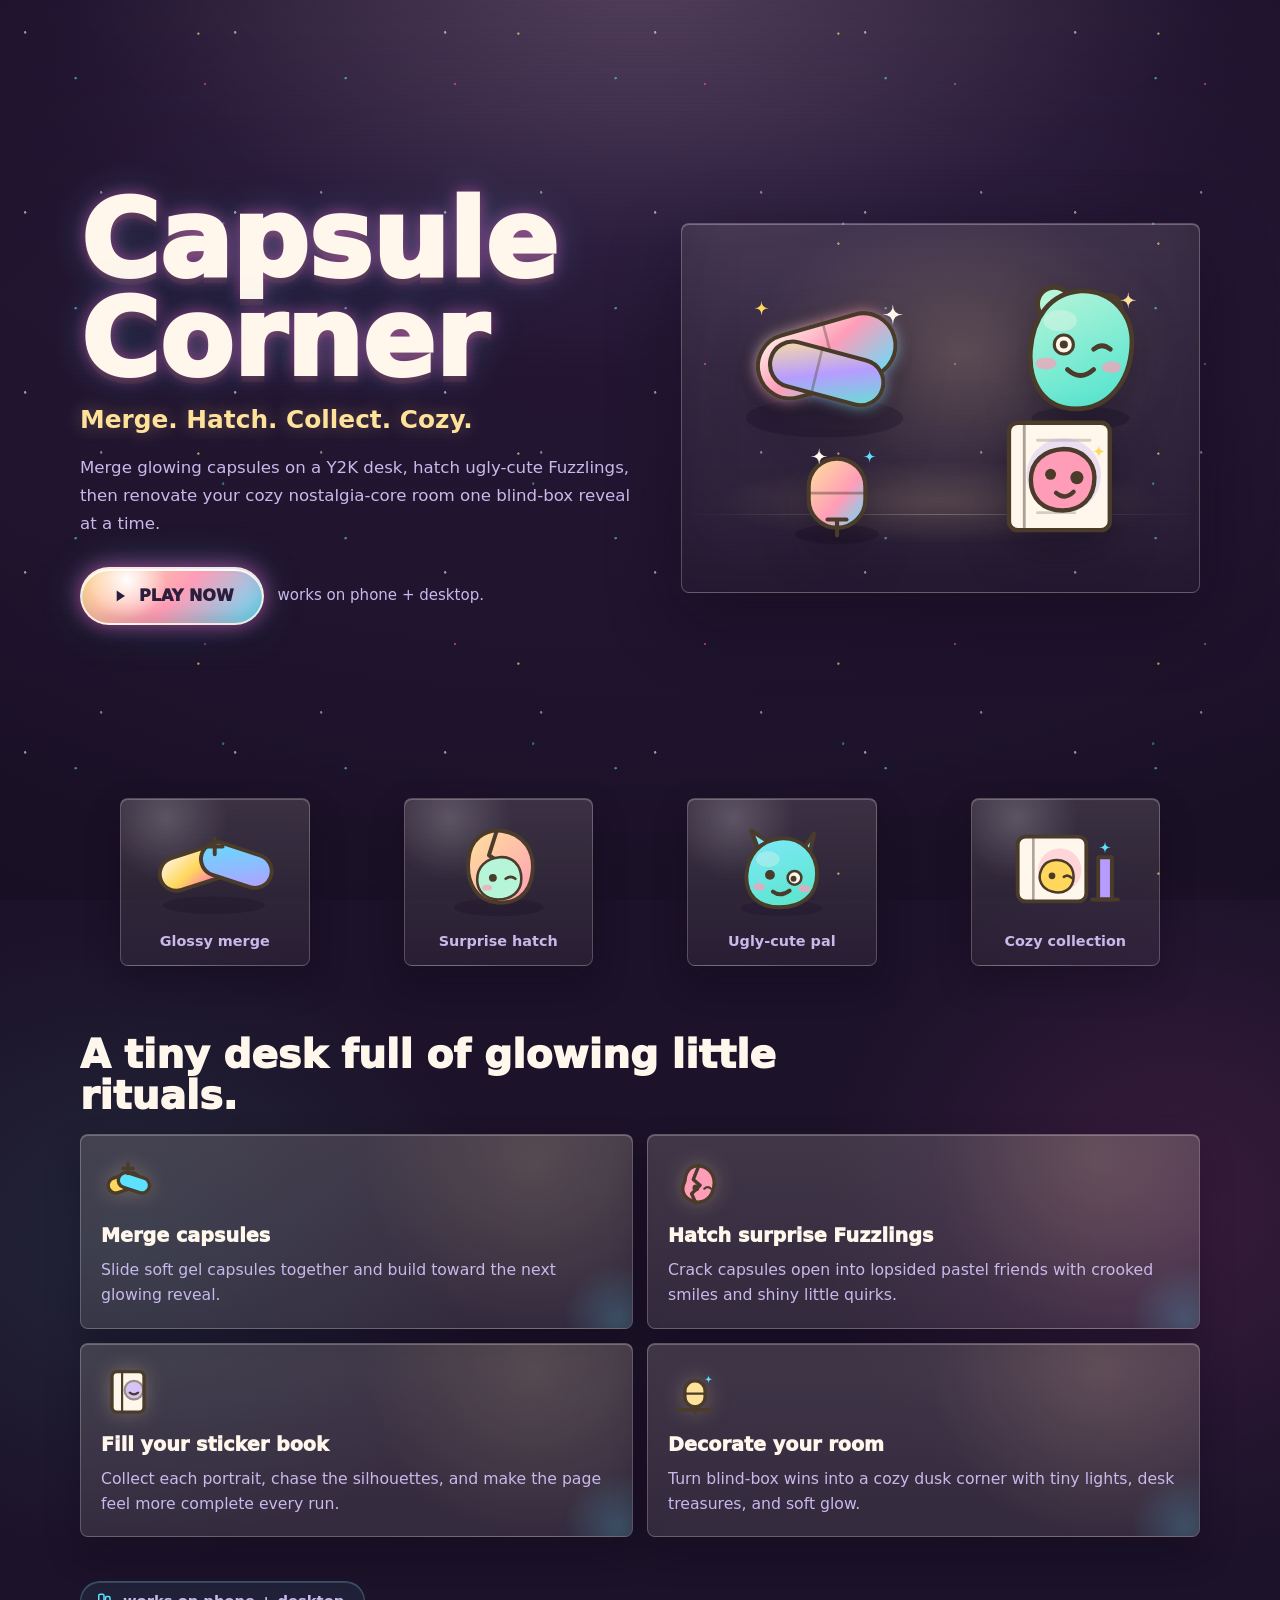
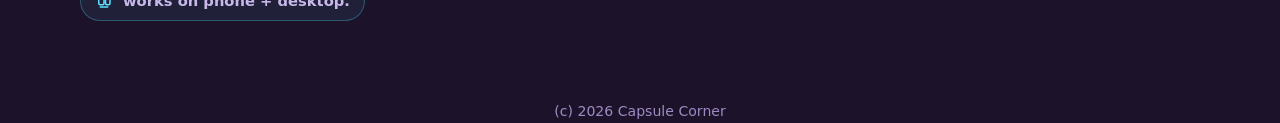
==== index.html @ 4f1b051a "Capsule Corner web: landing + playable game" ====
<!doctype html>
<html lang="en">
<head>
  <meta charset="utf-8">
  <meta name="viewport" content="width=device-width, initial-scale=1">
  <title>Capsule Corner</title>
  <meta name="description" content="Merge glowing capsules, hatch ugly-cute Fuzzlings, fill your sticker book, and decorate a cozy Y2K room.">
  <style>
    *,
    *::before,
    *::after {
      box-sizing: border-box;
    }

    :root {
      --bg-0: #1c1229;
      --bg-1: #241633;
      --bg-2: #3d2c54;
      --ink: #f4ecff;
      --ink-dim: #c8b9ea;
      --ink-soft: #9f8bc4;
      --line: rgba(255, 246, 236, 0.22);
      --panel: rgba(255, 246, 236, 0.105);
      --panel-strong: rgba(255, 246, 236, 0.16);
      --pink: #ff5cc8;
      --pink-soft: #ff9db8;
      --aqua: #5ce1ff;
      --mint: #5fe6d0;
      --gold: #ffd75c;
      --crt: #ffe29a;
      --lilac: #b79cff;
      --outline: #4a3b2a;
      --cream: #fff6ec;
      --shadow: rgba(12, 8, 22, 0.55);
      --font: system-ui, -apple-system, BlinkMacSystemFont, "Segoe UI", Roboto, sans-serif;
    }

    html {
      min-height: 100%;
      background: var(--bg-0);
    }

    body {
      min-height: 100vh;
      margin: 0;
      font-family: var(--font);
      color: var(--ink);
      background:
        radial-gradient(58rem 33rem at 50% -5%, rgba(255, 226, 154, 0.14), transparent 64%),
        radial-gradient(34rem 30rem at 10% 72%, rgba(95, 230, 208, 0.09), transparent 68%),
        radial-gradient(32rem 31rem at 92% 70%, rgba(255, 92, 200, 0.12), transparent 70%),
        radial-gradient(90rem 54rem at 50% 0%, var(--bg-2), var(--bg-1) 43%, var(--bg-0) 100%);
      overflow-x: hidden;
      -webkit-font-smoothing: antialiased;
      text-rendering: optimizeLegibility;
    }

    body::before,
    body::after {
      content: "";
      position: fixed;
      inset: 0;
      pointer-events: none;
    }

    body::before {
      z-index: 0;
      opacity: 0.78;
      background-image:
        radial-gradient(circle at 12% 18%, rgba(255, 246, 236, 0.75) 0 1px, transparent 1.5px),
        radial-gradient(circle at 28% 34%, rgba(92, 225, 255, 0.72) 0 1px, transparent 1.5px),
        radial-gradient(circle at 62% 16%, rgba(255, 215, 92, 0.78) 0 1px, transparent 1.5px),
        radial-gradient(circle at 82% 30%, rgba(255, 92, 200, 0.68) 0 1px, transparent 1.5px),
        radial-gradient(circle at 46% 74%, rgba(255, 246, 236, 0.58) 0 1px, transparent 1.5px),
        radial-gradient(circle at 72% 86%, rgba(92, 225, 255, 0.54) 0 1px, transparent 1.5px);
      background-size: 210px 180px, 270px 230px, 320px 210px, 250px 280px, 220px 260px, 310px 260px;
      animation: star-drift 26s linear infinite;
    }

    body::after {
      z-index: 1;
      opacity: 0.42;
      background:
        repeating-linear-gradient(0deg, rgba(0, 0, 0, 0.07) 0, rgba(0, 0, 0, 0.07) 1px, transparent 1px, transparent 4px),
        radial-gradient(85rem 44rem at 50% 48%, transparent 45%, rgba(9, 6, 18, 0.55) 100%);
      mix-blend-mode: soft-light;
    }

    a {
      color: inherit;
    }

    img,
    svg {
      display: block;
      max-width: 100%;
    }

    .page {
      position: relative;
      z-index: 2;
      width: min(1120px, calc(100% - 32px));
      margin: 0 auto;
      padding: 24px 0 28px;
    }

    .hero {
      display: grid;
      grid-template-columns: minmax(0, 1fr);
      gap: 28px;
      align-items: center;
      min-height: 88vh;
      padding: 28px 0 18px;
    }

    .hero-copy {
      max-width: 680px;
    }

    .brand {
      margin: 0 0 16px;
      font-size: 4rem;
      line-height: 0.92;
      font-weight: 950;
      letter-spacing: 0;
      color: var(--cream);
      text-shadow:
        0 0 16px rgba(255, 92, 200, 0.46),
        0 0 38px rgba(92, 225, 255, 0.24),
        0 6px 0 rgba(74, 59, 42, 0.32);
    }

    .tagline {
      margin: 0;
      font-size: 1.32rem;
      line-height: 1.25;
      font-weight: 850;
      color: var(--crt);
      text-shadow: 0 0 18px rgba(255, 226, 154, 0.33);
    }

    .pitch {
      max-width: 590px;
      margin: 18px 0 0;
      color: var(--ink-dim);
      font-size: 1.04rem;
      line-height: 1.7;
    }

    .cta-row {
      display: flex;
      flex-wrap: wrap;
      align-items: center;
      gap: 14px;
      margin-top: 28px;
    }

    .play-button {
      display: inline-flex;
      align-items: center;
      justify-content: center;
      min-height: 58px;
      padding: 0 28px;
      border: 2px solid rgba(255, 246, 236, 0.78);
      border-radius: 999px;
      color: #2b1e3d;
      background:
        radial-gradient(circle at 25% 20%, rgba(255, 255, 255, 0.98), rgba(255, 255, 255, 0) 28%),
        linear-gradient(135deg, var(--crt), var(--pink-soft) 52%, var(--aqua));
      box-shadow:
        inset 0 2px 0 rgba(255, 255, 255, 0.95),
        inset 0 -8px 14px rgba(74, 59, 42, 0.16),
        0 0 20px rgba(255, 92, 200, 0.58),
        0 0 42px rgba(92, 225, 255, 0.26),
        0 14px 26px var(--shadow);
      font-size: 1rem;
      font-weight: 950;
      text-decoration: none;
      letter-spacing: 0;
      transition: transform 160ms ease, box-shadow 160ms ease, filter 160ms ease;
      animation: button-pulse 3.6s ease-in-out infinite;
    }

    .play-button svg {
      width: 20px;
      height: 20px;
      margin-right: 9px;
      color: #2b1e3d;
      filter: drop-shadow(0 1px 0 rgba(255, 255, 255, 0.5));
    }

    .play-button:hover,
    .play-button:focus-visible {
      transform: translateY(-2px) scale(1.015);
      filter: saturate(1.08);
      box-shadow:
        inset 0 2px 0 rgba(255, 255, 255, 0.98),
        inset 0 -8px 14px rgba(74, 59, 42, 0.14),
        0 0 24px rgba(255, 92, 200, 0.78),
        0 0 52px rgba(92, 225, 255, 0.35),
        0 18px 30px var(--shadow);
    }

    .play-button:focus-visible {
      outline: 3px solid var(--cream);
      outline-offset: 5px;
    }

    .device-note {
      color: var(--ink-dim);
      font-size: 0.94rem;
      line-height: 1.35;
    }

    .hero-stage {
      position: relative;
      min-height: 370px;
      border: 1px solid var(--line);
      border-radius: 8px;
      background:
        radial-gradient(19rem 13rem at 54% 35%, rgba(255, 226, 154, 0.18), transparent 70%),
        linear-gradient(180deg, rgba(255, 246, 236, 0.12), rgba(255, 246, 236, 0.045));
      box-shadow:
        inset 0 1px 0 rgba(255, 255, 255, 0.28),
        inset 0 -34px 60px rgba(12, 8, 22, 0.18),
        0 24px 70px rgba(12, 8, 22, 0.4);
      overflow: hidden;
    }

    .hero-stage::before {
      content: "";
      position: absolute;
      left: 7%;
      right: 7%;
      bottom: 13%;
      height: 23%;
      border-radius: 50%;
      background: radial-gradient(ellipse, rgba(255, 226, 154, 0.18), transparent 72%);
      filter: blur(2px);
    }

    .desk-line {
      position: absolute;
      left: 0;
      right: 0;
      bottom: 21%;
      height: 1px;
      background: linear-gradient(90deg, transparent, rgba(255, 246, 236, 0.24), transparent);
    }

    .hero-toy {
      position: absolute;
      filter: drop-shadow(0 18px 22px rgba(12, 8, 22, 0.38));
      animation: floaty 5.4s ease-in-out infinite;
    }

    .hero-toy svg {
      overflow: visible;
    }

    .toy-a {
      width: 44%;
      left: 6%;
      top: 12%;
      animation-delay: -0.8s;
    }

    .toy-b {
      width: 30%;
      right: 8%;
      top: 10%;
      animation-delay: -1.8s;
    }

    .toy-c {
      width: 28%;
      right: 13%;
      bottom: 12%;
      animation-delay: -2.7s;
    }

    .toy-d {
      width: 24%;
      left: 18%;
      bottom: 11%;
      animation-delay: -3.4s;
    }

    .toy-row {
      display: grid;
      grid-template-columns: repeat(2, minmax(0, 1fr));
      gap: 14px;
      margin: 20px 0 36px;
    }

    .toy-card {
      min-height: 150px;
      padding: 16px;
      border: 1px solid var(--line);
      border-radius: 8px;
      background:
        radial-gradient(circle at 24% 12%, rgba(255, 255, 255, 0.18), transparent 30%),
        linear-gradient(180deg, rgba(255, 246, 236, 0.14), rgba(255, 246, 236, 0.055));
      box-shadow:
        inset 0 1px 0 rgba(255, 255, 255, 0.22),
        0 16px 34px rgba(12, 8, 22, 0.28);
    }

    .toy-card svg {
      width: 100%;
      height: 108px;
      object-fit: contain;
      overflow: visible;
      animation: floaty-small 6s ease-in-out infinite;
    }

    .toy-card:nth-child(2) svg {
      animation-delay: -1.3s;
    }

    .toy-card:nth-child(3) svg {
      animation-delay: -2.1s;
    }

    .toy-card:nth-child(4) svg {
      animation-delay: -3s;
    }

    .toy-card figcaption {
      margin-top: 10px;
      color: var(--ink-dim);
      font-size: 0.9rem;
      font-weight: 800;
      text-align: center;
    }

    .features {
      padding: 16px 0 32px;
    }

    .section-title {
      max-width: 700px;
      margin: 0 0 18px;
      color: var(--cream);
      font-size: 2rem;
      line-height: 1.05;
      font-weight: 950;
      letter-spacing: 0;
    }

    .feature-grid {
      display: grid;
      grid-template-columns: 1fr;
      gap: 14px;
    }

    .feature-card {
      position: relative;
      min-height: 178px;
      padding: 20px;
      border: 1px solid var(--line);
      border-radius: 8px;
      background:
        radial-gradient(circle at 82% 14%, rgba(255, 226, 154, 0.12), transparent 35%),
        linear-gradient(180deg, var(--panel-strong), var(--panel));
      box-shadow:
        inset 0 1px 0 rgba(255, 255, 255, 0.24),
        0 16px 34px rgba(12, 8, 22, 0.28);
      overflow: hidden;
    }

    .feature-card::after {
      content: "";
      position: absolute;
      width: 116px;
      height: 116px;
      right: -44px;
      bottom: -48px;
      border-radius: 999px;
      background: radial-gradient(circle, rgba(92, 225, 255, 0.2), transparent 66%);
    }

    .feature-icon {
      width: 54px;
      height: 54px;
      margin-bottom: 16px;
      color: var(--crt);
      filter: drop-shadow(0 0 10px rgba(255, 226, 154, 0.26));
    }

    .feature-card h3 {
      margin: 0;
      color: var(--cream);
      font-size: 1.2rem;
      line-height: 1.15;
      font-weight: 920;
      letter-spacing: 0;
    }

    .feature-card p {
      margin: 10px 0 0;
      color: var(--ink-dim);
      font-size: 0.98rem;
      line-height: 1.6;
    }

    .availability {
      display: inline-flex;
      align-items: center;
      gap: 10px;
      margin: 12px 0 34px;
      padding: 10px 14px;
      border: 1px solid rgba(92, 225, 255, 0.28);
      border-radius: 999px;
      color: var(--ink-dim);
      background: rgba(92, 225, 255, 0.07);
      box-shadow: inset 0 1px 0 rgba(255, 255, 255, 0.16);
      font-size: 0.92rem;
      font-weight: 750;
    }

    .availability svg {
      width: 18px;
      height: 18px;
      color: var(--aqua);
    }

    .footer {
      padding: 20px 0 4px;
      color: var(--ink-soft);
      font-size: 0.88rem;
      text-align: center;
    }

    .outline {
      stroke: var(--outline);
      stroke-width: 4;
      stroke-linecap: round;
      stroke-linejoin: round;
    }

    .thin-outline {
      stroke: var(--outline);
      stroke-width: 2.6;
      stroke-linecap: round;
      stroke-linejoin: round;
    }

    @keyframes floaty {
      0%,
      100% {
        transform: translateY(0) rotate(-1deg);
      }
      50% {
        transform: translateY(-12px) rotate(1.5deg);
      }
    }

    @keyframes floaty-small {
      0%,
      100% {
        transform: translateY(0);
      }
      50% {
        transform: translateY(-7px);
      }
    }

    @keyframes button-pulse {
      0%,
      100% {
        box-shadow:
          inset 0 2px 0 rgba(255, 255, 255, 0.95),
          inset 0 -8px 14px rgba(74, 59, 42, 0.16),
          0 0 18px rgba(255, 92, 200, 0.48),
          0 0 38px rgba(92, 225, 255, 0.22),
          0 14px 26px var(--shadow);
      }
      50% {
        box-shadow:
          inset 0 2px 0 rgba(255, 255, 255, 0.98),
          inset 0 -8px 14px rgba(74, 59, 42, 0.14),
          0 0 28px rgba(255, 92, 200, 0.75),
          0 0 58px rgba(92, 225, 255, 0.34),
          0 14px 26px var(--shadow);
      }
    }

    @keyframes star-drift {
      from {
        background-position: 0 0, 0 0, 0 0, 0 0, 0 0, 0 0;
      }
      to {
        background-position: 210px 180px, -270px 230px, 320px -210px, -250px -280px, 220px 260px, -310px 260px;
      }
    }

    @media (min-width: 680px) {
      .page {
        width: min(1120px, calc(100% - 48px));
        padding-top: 34px;
      }

      .hero {
        min-height: 82vh;
        grid-template-columns: minmax(0, 0.94fr) minmax(330px, 0.86fr);
        gap: 34px;
      }

      .brand {
        font-size: 5.8rem;
      }

      .tagline {
        font-size: 1.55rem;
      }

      .toy-row {
        grid-template-columns: repeat(4, minmax(0, 1fr));
        margin-top: 10px;
      }

      .feature-grid {
        grid-template-columns: repeat(2, minmax(0, 1fr));
      }
    }

    @media (min-width: 980px) {
      .brand {
        font-size: 6.7rem;
      }

      .section-title {
        font-size: 2.45rem;
      }
    }

    @media (max-width: 520px) {
      .page {
        width: min(100% - 24px, 420px);
        padding-top: 16px;
      }

      .hero {
        min-height: auto;
        padding-top: 26px;
      }

      .brand {
        font-size: 3.38rem;
      }

      .tagline {
        font-size: 1.18rem;
      }

      .pitch {
        font-size: 0.98rem;
      }

      .play-button {
        width: 100%;
      }

      .device-note {
        width: 100%;
        text-align: center;
      }

      .hero-stage {
        min-height: 330px;
      }

      .toy-card {
        min-height: 132px;
        padding: 12px;
      }

      .toy-card svg {
        height: 92px;
      }
    }

    @media (prefers-reduced-motion: reduce) {
      *,
      *::before,
      *::after {
        animation-duration: 0.001ms !important;
        animation-iteration-count: 1 !important;
        scroll-behavior: auto !important;
        transition-duration: 0.001ms !important;
      }
    }
  </style>
</head>
<body>
  <main class="page">
    <section class="hero" aria-labelledby="game-title">
      <div class="hero-copy">
        <h1 class="brand" id="game-title">Capsule Corner</h1>
        <p class="tagline">Merge. Hatch. Collect. Cozy.</p>
        <p class="pitch">
          Merge glowing capsules on a Y2K desk, hatch ugly-cute Fuzzlings, then renovate your cozy nostalgia-core room one blind-box reveal at a time.
        </p>
        <div class="cta-row">
          <a class="play-button" href="./play/">
            <svg viewBox="0 0 24 24" aria-hidden="true">
              <path d="M8 5.5v13l10-6.5z" fill="currentColor"></path>
            </svg>
            PLAY NOW
          </a>
          <span class="device-note">works on phone + desktop.</span>
        </div>
      </div>

      <div class="hero-stage" aria-hidden="true">
        <span class="desk-line"></span>
        <div class="hero-toy toy-a">
          <svg viewBox="0 0 220 190" role="img" aria-label="Glowing merge capsule">
            <defs>
              <linearGradient id="heroCapsuleA" x1="0" y1="0" x2="1" y2="1">
                <stop offset="0" stop-color="#fff6ec"></stop>
                <stop offset="0.45" stop-color="#ff9db8"></stop>
                <stop offset="1" stop-color="#5ce1ff"></stop>
              </linearGradient>
              <linearGradient id="heroCapsuleB" x1="0" y1="0" x2="1" y2="1">
                <stop offset="0" stop-color="#ffe29a"></stop>
                <stop offset="0.5" stop-color="#b79cff"></stop>
                <stop offset="1" stop-color="#5fe6d0"></stop>
              </linearGradient>
              <filter id="heroGlow" x="-30%" y="-30%" width="160%" height="160%">
                <feGaussianBlur stdDeviation="7" result="blur"></feGaussianBlur>
                <feMerge>
                  <feMergeNode in="blur"></feMergeNode>
                  <feMergeNode in="SourceGraphic"></feMergeNode>
                </feMerge>
              </filter>
            </defs>
            <ellipse cx="108" cy="145" rx="76" ry="19" fill="#120b20" opacity="0.25"></ellipse>
            <g filter="url(#heroGlow)">
              <rect x="42" y="54" width="136" height="62" rx="31" fill="url(#heroCapsuleA)" class="outline" transform="rotate(-16 110 85)"></rect>
              <path d="M104 45 l20 76" class="thin-outline" opacity="0.36"></path>
              <rect x="54" y="80" width="112" height="44" rx="22" fill="url(#heroCapsuleB)" class="outline" transform="rotate(15 110 102)"></rect>
              <path d="M106 77 l-13 53" class="thin-outline" opacity="0.35"></path>
            </g>
            <path d="M174 35 q0 10 10 10 q-10 0 -10 10 q0 -10 -10 -10 q10 0 10 -10z" fill="#fff6ec"></path>
            <path d="M47 32 q0 7 7 7 q-7 0 -7 7 q0 -7 -7 -7 q7 0 7 -7z" fill="#ffd75c"></path>
          </svg>
        </div>

        <div class="hero-toy toy-b">
          <svg viewBox="0 0 130 150" role="img" aria-label="Ugly-cute Fuzzling">
            <defs>
              <linearGradient id="heroFuzzBody" x1="0" y1="0" x2="0.4" y2="1">
                <stop offset="0" stop-color="#b7f5d8"></stop>
                <stop offset="1" stop-color="#5fe6d0"></stop>
              </linearGradient>
            </defs>
            <ellipse cx="65" cy="132" rx="41" ry="10" fill="#120b20" opacity="0.27"></ellipse>
            <circle cx="43" cy="36" r="14" fill="#b7f5d8" class="outline"></circle>
            <circle cx="89" cy="39" r="10" fill="#b7f5d8" class="outline"></circle>
            <path d="M65 25 C91 24 110 45 108 72 C106 102 88 124 61 124 C35 124 21 103 23 75 C25 48 39 27 65 25 Z" fill="url(#heroFuzzBody)" class="outline"></path>
            <ellipse cx="48" cy="50" rx="14" ry="9" fill="#fff6ec" opacity="0.32"></ellipse>
            <circle cx="51" cy="70" r="8" fill="#fff6ec" class="thin-outline"></circle>
            <circle cx="51" cy="70" r="3.4" fill="#4a3b2a"></circle>
            <path d="M76 74 q7 -6 14 0" fill="none" class="outline"></path>
            <path d="M54 91 q11 10 22 0" fill="none" class="outline"></path>
            <ellipse cx="36" cy="86" rx="9" ry="5" fill="#ff9db8" opacity="0.7"></ellipse>
            <ellipse cx="91" cy="89" rx="8" ry="5" fill="#ff9db8" opacity="0.7"></ellipse>
            <path d="M105 26 q0 7 7 7 q-7 0 -7 7 q0 -7 -7 -7 q7 0 7 -7z" fill="#ffe29a"></path>
          </svg>
        </div>

        <div class="hero-toy toy-c">
          <svg viewBox="0 0 132 132" role="img" aria-label="Sticker book portrait">
            <rect x="20" y="18" width="92" height="98" rx="8" fill="#fff6ec" class="outline"></rect>
            <path d="M34 18 v98" class="thin-outline" opacity="0.45"></path>
            <path d="M46 34 h48 M46 100 h34" class="thin-outline" opacity="0.22"></path>
            <circle cx="70" cy="66" r="34" fill="#b79cff" opacity="0.27"></circle>
            <path d="M70 42 C86 42 98 53 98 68 C98 87 86 98 69 98 C51 98 40 87 40 70 C40 53 52 43 70 42 Z" fill="#ff9db8" class="outline"></path>
            <circle cx="58" cy="65" r="5" fill="#4a3b2a"></circle>
            <circle cx="82" cy="68" r="6" fill="#4a3b2a"></circle>
            <path d="M63 82 q8 7 16 -1" fill="none" class="outline"></path>
            <path d="M102 38 q0 6 6 6 q-6 0 -6 6 q0 -6 -6 -6 q6 0 6 -6z" fill="#ffd75c"></path>
          </svg>
        </div>

        <div class="hero-toy toy-d">
          <svg viewBox="0 0 118 118" role="img" aria-label="Cozy room capsule lamp">
            <defs>
              <linearGradient id="lampCapsule" x1="0" y1="0" x2="1" y2="1">
                <stop offset="0" stop-color="#ffe29a"></stop>
                <stop offset="0.58" stop-color="#ff9db8"></stop>
                <stop offset="1" stop-color="#5ce1ff"></stop>
              </linearGradient>
            </defs>
            <ellipse cx="59" cy="102" rx="40" ry="9" fill="#120b20" opacity="0.28"></ellipse>
            <rect x="32" y="30" width="54" height="66" rx="27" fill="url(#lampCapsule)" class="outline"></rect>
            <path d="M32 63 h54" class="thin-outline" opacity="0.42"></path>
            <path d="M50 88 h18 M59 88 v15" class="outline"></path>
            <path d="M42 20 q0 8 8 8 q-8 0 -8 8 q0 -8 -8 -8 q8 0 8 -8z" fill="#fff6ec"></path>
            <path d="M90 22 q0 6 6 6 q-6 0 -6 6 q0 -6 -6 -6 q6 0 6 -6z" fill="#5ce1ff"></path>
          </svg>
        </div>
      </div>
    </section>

    <section class="toy-row" aria-label="Capsule Corner collectibles">
      <figure class="toy-card">
        <svg viewBox="0 0 150 110" role="img" aria-label="Two glossy capsules merging">
          <defs>
            <linearGradient id="cardCapsuleOne" x1="0" y1="0" x2="1" y2="1">
              <stop offset="0" stop-color="#fff6ec"></stop>
              <stop offset="0.5" stop-color="#ffd75c"></stop>
              <stop offset="1" stop-color="#ff5cc8"></stop>
            </linearGradient>
            <linearGradient id="cardCapsuleTwo" x1="0" y1="0" x2="1" y2="1">
              <stop offset="0" stop-color="#5ce1ff"></stop>
              <stop offset="1" stop-color="#b79cff"></stop>
            </linearGradient>
          </defs>
          <ellipse cx="74" cy="92" rx="52" ry="9" fill="#120b20" opacity="0.23"></ellipse>
          <rect x="18" y="37" width="74" height="34" rx="17" fill="url(#cardCapsuleOne)" class="outline" transform="rotate(-18 55 54)"></rect>
          <rect x="60" y="34" width="74" height="34" rx="17" fill="url(#cardCapsuleTwo)" class="outline" transform="rotate(18 97 51)"></rect>
          <path d="M75 24 v16 M67 32 h16" class="outline"></path>
        </svg>
        <figcaption>Glossy merge</figcaption>
      </figure>

      <figure class="toy-card">
        <svg viewBox="0 0 150 110" role="img" aria-label="Cracked hatch capsule with Fuzzling peeking out">
          <defs>
            <linearGradient id="hatchShell" x1="0" y1="0" x2="1" y2="1">
              <stop offset="0" stop-color="#ffe29a"></stop>
              <stop offset="1" stop-color="#ff9db8"></stop>
            </linearGradient>
          </defs>
          <ellipse cx="75" cy="94" rx="46" ry="9" fill="#120b20" opacity="0.23"></ellipse>
          <path d="M44 47 C45 24 62 14 78 16 C101 19 113 38 109 61 C106 82 91 91 72 89 C53 87 42 70 44 47 Z" fill="url(#hatchShell)" class="outline"></path>
          <path d="M73 16 l-8 25 l12 8 l-15 16 l11 24" fill="none" class="outline"></path>
          <path d="M76 43 C89 42 98 51 98 65 C98 78 88 86 74 86 C61 86 53 77 53 66 C53 53 62 44 76 43 Z" fill="#b7f5d8" class="thin-outline"></path>
          <circle cx="69" cy="64" r="4" fill="#4a3b2a"></circle>
          <path d="M82 65 q5 -4 10 0" fill="none" class="thin-outline"></path>
          <ellipse cx="63" cy="74" rx="5" ry="3" fill="#ff9db8" opacity="0.7"></ellipse>
        </svg>
        <figcaption>Surprise hatch</figcaption>
      </figure>

      <figure class="toy-card">
        <svg viewBox="0 0 150 110" role="img" aria-label="Lopsided pastel Fuzzling">
          <defs>
            <linearGradient id="blobFriend" x1="0" y1="0" x2="0.4" y2="1">
              <stop offset="0" stop-color="#7ee8fa"></stop>
              <stop offset="1" stop-color="#5fe6d0"></stop>
            </linearGradient>
          </defs>
          <ellipse cx="75" cy="95" rx="42" ry="8" fill="#120b20" opacity="0.22"></ellipse>
          <path d="M51 34 l-7 -18 l18 12z" fill="#7ee8fa" class="outline"></path>
          <path d="M97 34 l11 -15 l-5 22z" fill="#7ee8fa" class="outline"></path>
          <path d="M73 24 C94 22 111 38 111 60 C111 83 94 94 73 94 C51 94 38 82 39 61 C40 41 53 26 73 24 Z" fill="url(#blobFriend)" class="outline"></path>
          <ellipse cx="61" cy="45" rx="12" ry="8" fill="#fff6ec" opacity="0.3"></ellipse>
          <circle cx="63" cy="61" r="5" fill="#4a3b2a"></circle>
          <circle cx="88" cy="64" r="7" fill="#fff6ec" class="thin-outline"></circle>
          <circle cx="87" cy="65" r="3" fill="#4a3b2a"></circle>
          <path d="M66 78 q8 6 17 -1" fill="none" class="outline"></path>
          <ellipse cx="52" cy="73" rx="6" ry="4" fill="#ff9db8" opacity="0.72"></ellipse>
          <ellipse cx="98" cy="75" rx="6" ry="4" fill="#ff9db8" opacity="0.72"></ellipse>
        </svg>
        <figcaption>Ugly-cute pal</figcaption>
      </figure>

      <figure class="toy-card">
        <svg viewBox="0 0 150 110" role="img" aria-label="Cozy sticker book and room decor">
          <rect x="26" y="22" width="70" height="66" rx="8" fill="#fff6ec" class="outline"></rect>
          <path d="M42 22 v66" class="thin-outline" opacity="0.45"></path>
          <circle cx="69" cy="56" r="22" fill="#ff9db8" opacity="0.38"></circle>
          <path d="M59 47 C72 43 83 50 83 63 C83 76 72 81 61 78 C50 75 46 65 50 56 C52 51 55 48 59 47 Z" fill="#ffd75c" class="thin-outline"></path>
          <circle cx="61" cy="62" r="3.4" fill="#4a3b2a"></circle>
          <path d="M73 63 q4 -3 8 1" fill="none" class="thin-outline"></path>
          <path d="M108 43 h14 v43 h-14z" fill="#b79cff" class="outline"></path>
          <path d="M102 86 h26" class="outline"></path>
          <path d="M115 27 q0 6 6 6 q-6 0 -6 6 q0 -6 -6 -6 q6 0 6 -6z" fill="#5ce1ff"></path>
        </svg>
        <figcaption>Cozy collection</figcaption>
      </figure>
    </section>

    <section class="features" aria-labelledby="feature-title">
      <h2 class="section-title" id="feature-title">A tiny desk full of glowing little rituals.</h2>
      <div class="feature-grid">
        <article class="feature-card">
          <svg class="feature-icon" viewBox="0 0 64 64" aria-hidden="true">
            <rect x="8" y="24" width="38" height="18" rx="9" fill="#ffd75c" class="outline" transform="rotate(-18 27 33)"></rect>
            <rect x="20" y="24" width="38" height="18" rx="9" fill="#5ce1ff" class="outline" transform="rotate(18 39 33)"></rect>
            <path d="M32 10 v12 M26 16 h12" fill="none" class="outline"></path>
          </svg>
          <h3>Merge capsules</h3>
          <p>Slide soft gel capsules together and build toward the next glowing reveal.</p>
        </article>

        <article class="feature-card">
          <svg class="feature-icon" viewBox="0 0 64 64" aria-hidden="true">
            <path d="M20 31 C21 16 31 10 42 14 C54 19 58 32 52 45 C47 56 34 59 24 52 C17 47 16 39 20 31 Z" fill="#ff9db8" class="outline"></path>
            <path d="M36 14 l-6 15 l8 7 l-10 10 l5 11" fill="none" class="outline"></path>
            <circle cx="33" cy="39" r="4" fill="#4a3b2a"></circle>
            <path d="M43 40 q4 -4 8 0" fill="none" class="thin-outline"></path>
          </svg>
          <h3>Hatch surprise Fuzzlings</h3>
          <p>Crack capsules open into lopsided pastel friends with crooked smiles and shiny little quirks.</p>
        </article>

        <article class="feature-card">
          <svg class="feature-icon" viewBox="0 0 64 64" aria-hidden="true">
            <rect x="13" y="9" width="38" height="48" rx="6" fill="#fff6ec" class="outline"></rect>
            <path d="M25 9 v48" fill="none" class="thin-outline"></path>
            <circle cx="39" cy="31" r="11" fill="#b79cff" opacity="0.55" class="thin-outline"></circle>
            <path d="M34 34 q5 4 10 0" fill="none" class="thin-outline"></path>
          </svg>
          <h3>Fill your sticker book</h3>
          <p>Collect each portrait, chase the silhouettes, and make the page feel more complete every run.</p>
        </article>

        <article class="feature-card">
          <svg class="feature-icon" viewBox="0 0 64 64" aria-hidden="true">
            <path d="M12 54 h40" fill="none" class="outline"></path>
            <rect x="20" y="20" width="24" height="31" rx="12" fill="#ffe29a" class="outline"></rect>
            <path d="M20 35 h24" fill="none" class="thin-outline"></path>
            <path d="M32 51 v7" fill="none" class="outline"></path>
            <path d="M48 13 q0 5 5 5 q-5 0 -5 5 q0 -5 -5 -5 q5 0 5 -5z" fill="#5ce1ff"></path>
          </svg>
          <h3>Decorate your room</h3>
          <p>Turn blind-box wins into a cozy dusk corner with tiny lights, desk treasures, and soft glow.</p>
        </article>
      </div>
    </section>

    <p class="availability">
      <svg viewBox="0 0 24 24" aria-hidden="true">
        <rect x="5" y="3" width="7" height="14" rx="2" fill="none" stroke="currentColor" stroke-width="2"></rect>
        <rect x="14" y="6" width="6" height="11" rx="2" fill="none" stroke="currentColor" stroke-width="2"></rect>
        <path d="M7 20h10" fill="none" stroke="currentColor" stroke-width="2" stroke-linecap="round"></path>
      </svg>
      works on phone + desktop.
    </p>
  </main>

  <footer class="footer">(c) 2026 Capsule Corner</footer>
</body>
</html>
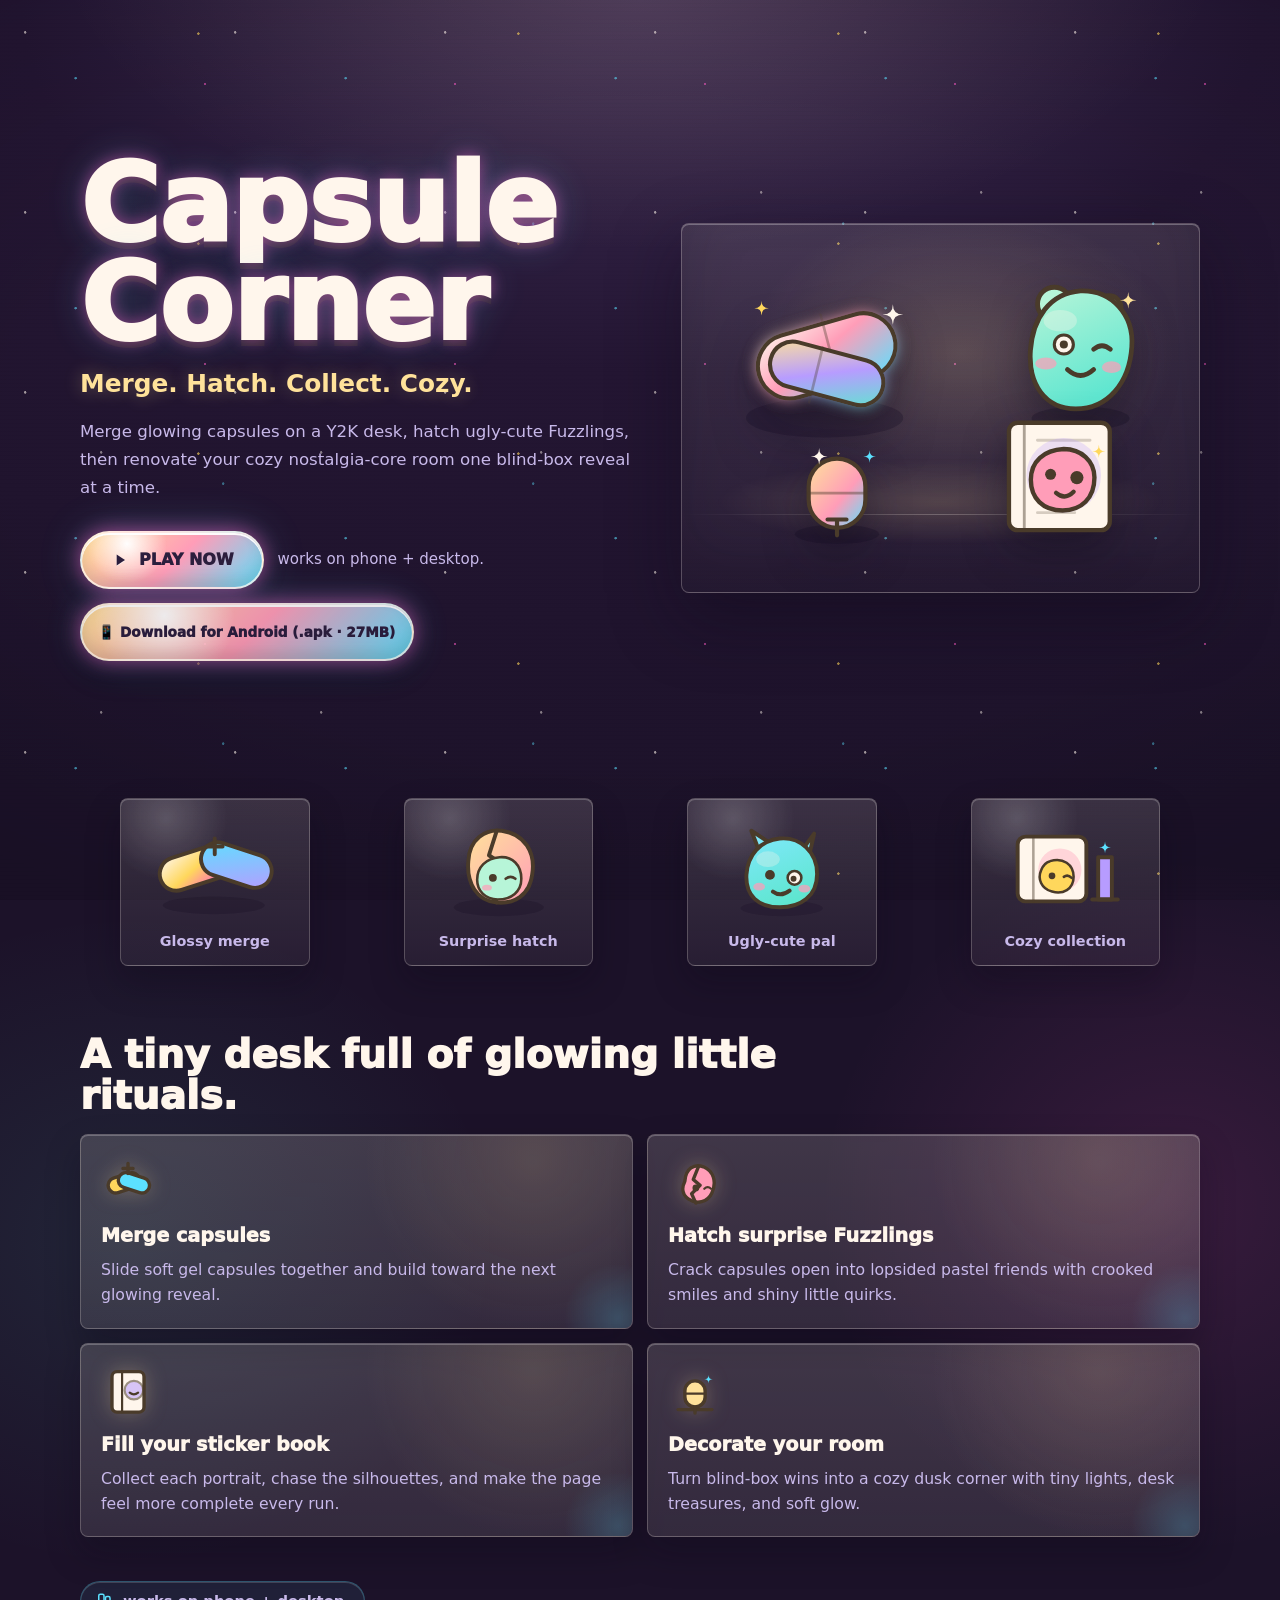
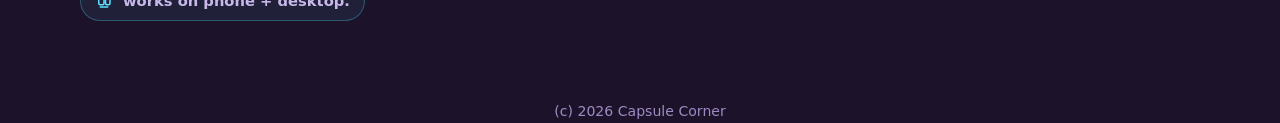
==== commit 9df61320: "Add Android APK download" ====
--- a/index.html
+++ b/index.html
@@ -610,6 +610,11 @@
             PLAY NOW
           </a>
           <span class="device-note">works on phone + desktop.</span>
+        </div>
+        <div class="cta-row" style="margin-top:14px">
+          <a class="play-button" href="./CapsuleCorner.apk" download style="font-size:0.85em;padding:0.6em 1.2em;opacity:0.92">
+            &#128241; Download for Android (.apk &middot; 27MB)
+          </a>
         </div>
       </div>
 
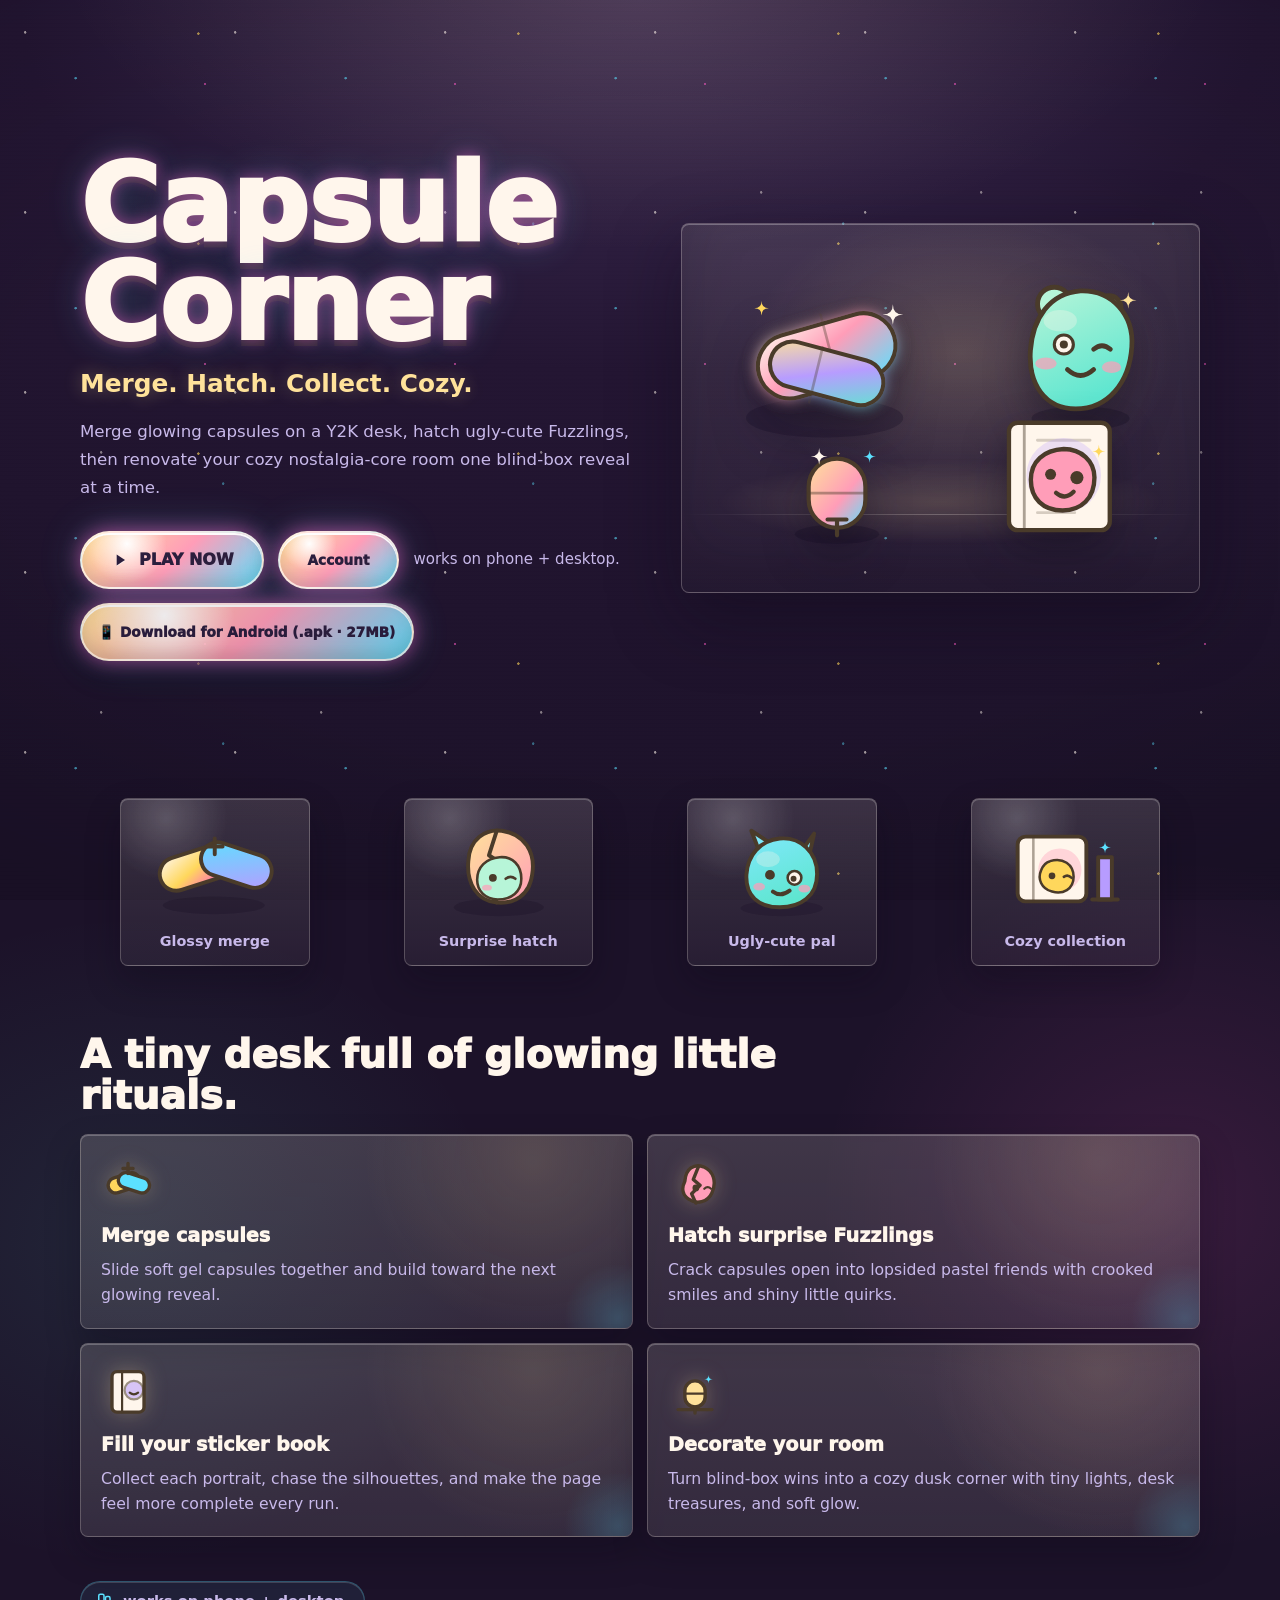
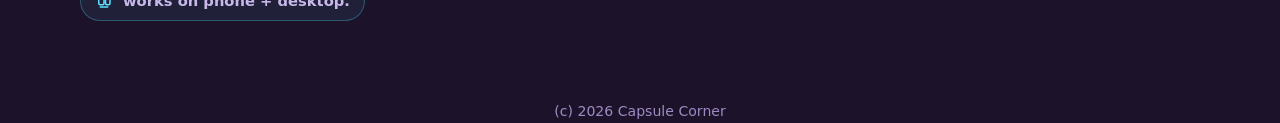
==== commit 5eb19f2a: "Wire game to live accounts API" ====
--- a/index.html
+++ b/index.html
@@ -609,6 +609,18 @@
             </svg>
             PLAY NOW
           </a>
+          <!-- [cloud] Account link — shown only when a cloud API base is configured -->
+          <a id="cc-account-link" class="play-button" href="#" hidden style="font-size:0.85em">Account</a>
+          <script>
+            // [cloud] The static site has no build-time env. Reveal the Account link only when
+            // a cloud API URL is known (set window.CC_API_URL before this script, or leave unset
+            // to keep the site fully offline as today). Points at the server's /account/ page.
+            (function () {
+              var base = window.CC_API_URL || null;
+              var link = document.getElementById('cc-account-link');
+              if (base && link) { link.href = base.replace(/\/$/, '') + '/account/'; link.hidden = false; }
+            })();
+          </script>
           <span class="device-note">works on phone + desktop.</span>
         </div>
         <div class="cta-row" style="margin-top:14px">
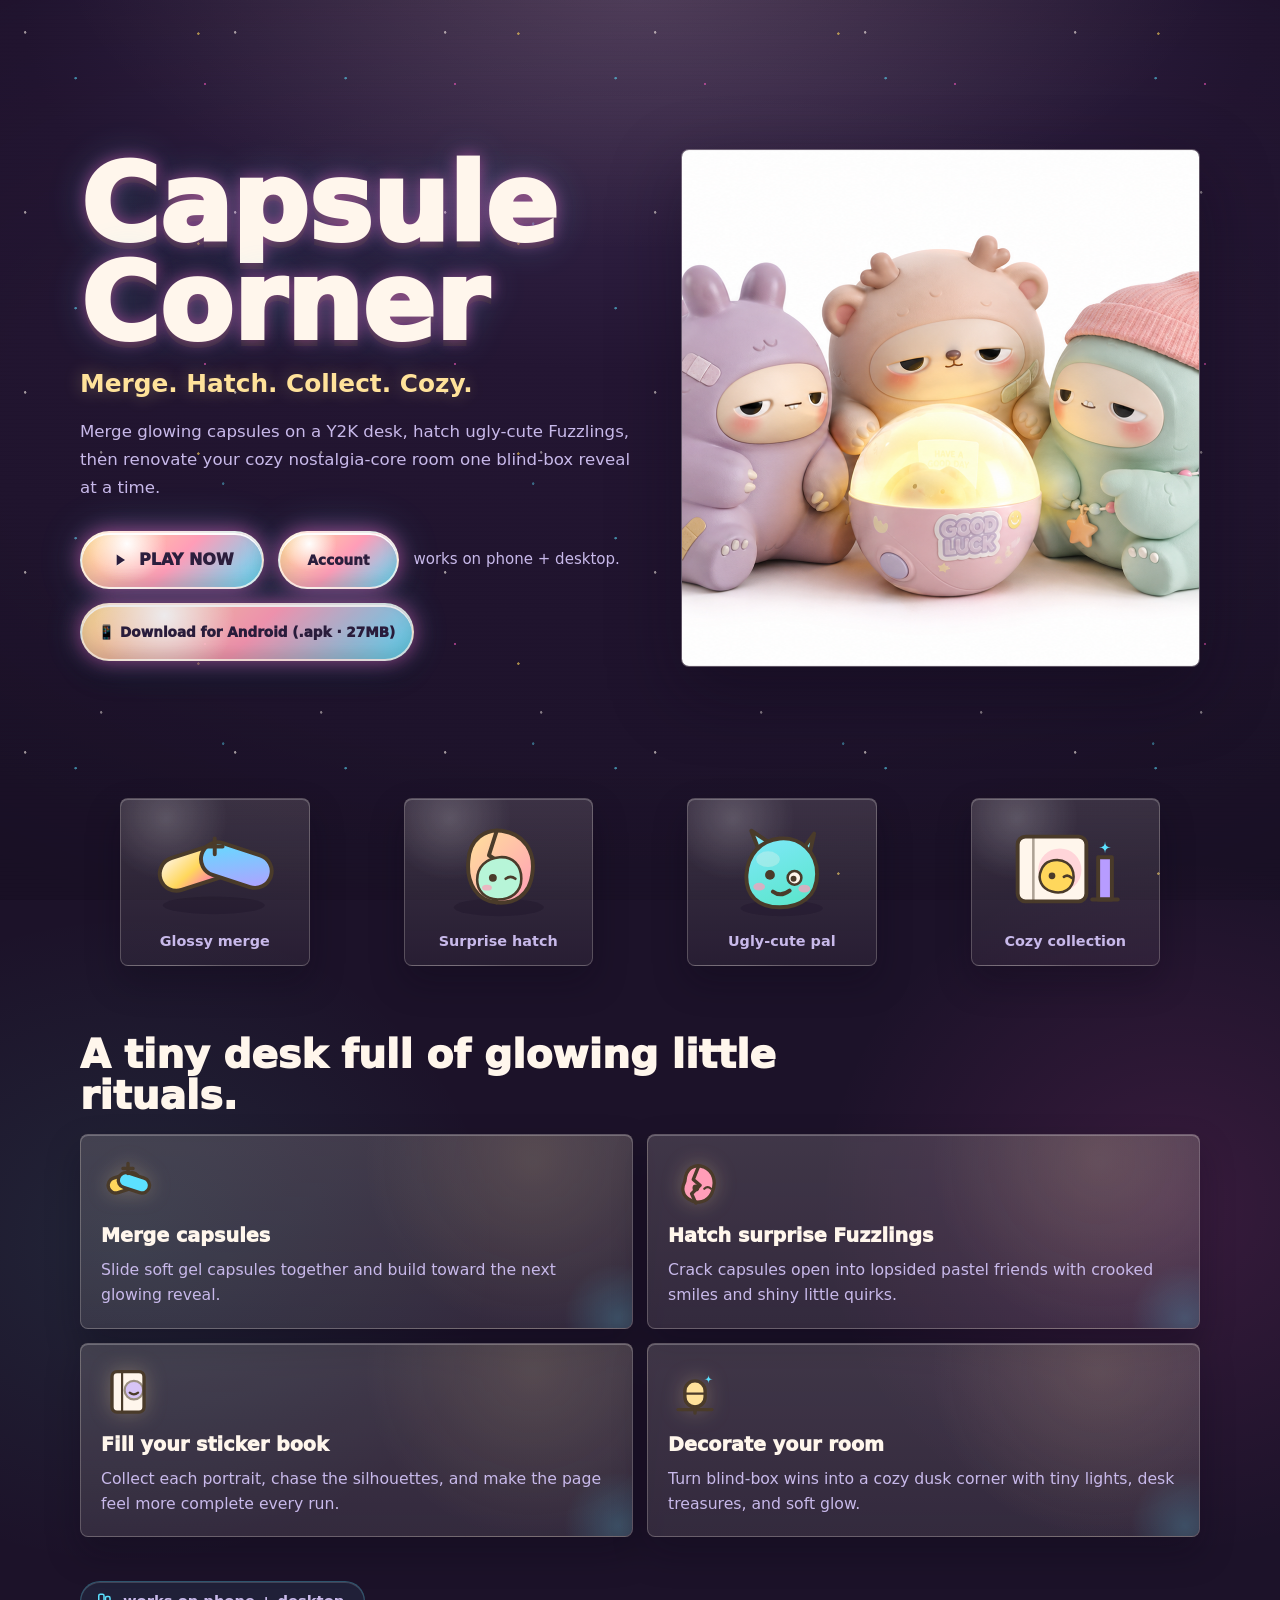
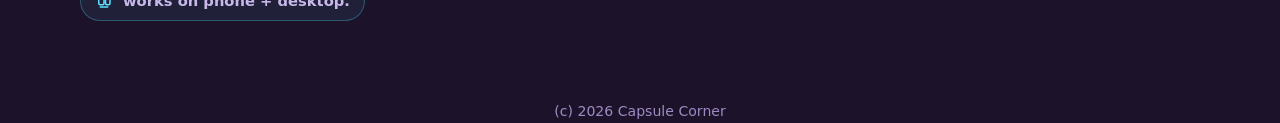
==== commit a4afa6c8: "Real art pass: creature portraits, hero, favicon" ====
--- a/index.html
+++ b/index.html
@@ -5,6 +5,7 @@
   <meta name="viewport" content="width=device-width, initial-scale=1">
   <title>Capsule Corner</title>
   <meta name="description" content="Merge glowing capsules, hatch ugly-cute Fuzzlings, fill your sticker book, and decorate a cozy Y2K room.">
+  <link rel="icon" href="./art/icon.png" type="image/png">
   <style>
     *,
     *::before,
@@ -217,9 +218,7 @@
       min-height: 370px;
       border: 1px solid var(--line);
       border-radius: 8px;
-      background:
-        radial-gradient(19rem 13rem at 54% 35%, rgba(255, 226, 154, 0.18), transparent 70%),
-        linear-gradient(180deg, rgba(255, 246, 236, 0.12), rgba(255, 246, 236, 0.045));
+      background: rgba(255, 246, 236, 0.08);
       box-shadow:
         inset 0 1px 0 rgba(255, 255, 255, 0.28),
         inset 0 -34px 60px rgba(12, 8, 22, 0.18),
@@ -227,63 +226,11 @@
       overflow: hidden;
     }
 
-    .hero-stage::before {
-      content: "";
-      position: absolute;
-      left: 7%;
-      right: 7%;
-      bottom: 13%;
-      height: 23%;
-      border-radius: 50%;
-      background: radial-gradient(ellipse, rgba(255, 226, 154, 0.18), transparent 72%);
-      filter: blur(2px);
-    }
-
-    .desk-line {
-      position: absolute;
-      left: 0;
-      right: 0;
-      bottom: 21%;
-      height: 1px;
-      background: linear-gradient(90deg, transparent, rgba(255, 246, 236, 0.24), transparent);
-    }
-
-    .hero-toy {
-      position: absolute;
-      filter: drop-shadow(0 18px 22px rgba(12, 8, 22, 0.38));
-      animation: floaty 5.4s ease-in-out infinite;
-    }
-
-    .hero-toy svg {
-      overflow: visible;
-    }
-
-    .toy-a {
-      width: 44%;
-      left: 6%;
-      top: 12%;
-      animation-delay: -0.8s;
-    }
-
-    .toy-b {
-      width: 30%;
-      right: 8%;
-      top: 10%;
-      animation-delay: -1.8s;
-    }
-
-    .toy-c {
-      width: 28%;
-      right: 13%;
-      bottom: 12%;
-      animation-delay: -2.7s;
-    }
-
-    .toy-d {
-      width: 24%;
-      left: 18%;
-      bottom: 11%;
-      animation-delay: -3.4s;
+    .hero-art {
+      width: 100%;
+      height: 100%;
+      min-height: 370px;
+      object-fit: cover;
     }
 
     .toy-row {
@@ -631,94 +578,7 @@
       </div>
 
       <div class="hero-stage" aria-hidden="true">
-        <span class="desk-line"></span>
-        <div class="hero-toy toy-a">
-          <svg viewBox="0 0 220 190" role="img" aria-label="Glowing merge capsule">
-            <defs>
-              <linearGradient id="heroCapsuleA" x1="0" y1="0" x2="1" y2="1">
-                <stop offset="0" stop-color="#fff6ec"></stop>
-                <stop offset="0.45" stop-color="#ff9db8"></stop>
-                <stop offset="1" stop-color="#5ce1ff"></stop>
-              </linearGradient>
-              <linearGradient id="heroCapsuleB" x1="0" y1="0" x2="1" y2="1">
-                <stop offset="0" stop-color="#ffe29a"></stop>
-                <stop offset="0.5" stop-color="#b79cff"></stop>
-                <stop offset="1" stop-color="#5fe6d0"></stop>
-              </linearGradient>
-              <filter id="heroGlow" x="-30%" y="-30%" width="160%" height="160%">
-                <feGaussianBlur stdDeviation="7" result="blur"></feGaussianBlur>
-                <feMerge>
-                  <feMergeNode in="blur"></feMergeNode>
-                  <feMergeNode in="SourceGraphic"></feMergeNode>
-                </feMerge>
-              </filter>
-            </defs>
-            <ellipse cx="108" cy="145" rx="76" ry="19" fill="#120b20" opacity="0.25"></ellipse>
-            <g filter="url(#heroGlow)">
-              <rect x="42" y="54" width="136" height="62" rx="31" fill="url(#heroCapsuleA)" class="outline" transform="rotate(-16 110 85)"></rect>
-              <path d="M104 45 l20 76" class="thin-outline" opacity="0.36"></path>
-              <rect x="54" y="80" width="112" height="44" rx="22" fill="url(#heroCapsuleB)" class="outline" transform="rotate(15 110 102)"></rect>
-              <path d="M106 77 l-13 53" class="thin-outline" opacity="0.35"></path>
-            </g>
-            <path d="M174 35 q0 10 10 10 q-10 0 -10 10 q0 -10 -10 -10 q10 0 10 -10z" fill="#fff6ec"></path>
-            <path d="M47 32 q0 7 7 7 q-7 0 -7 7 q0 -7 -7 -7 q7 0 7 -7z" fill="#ffd75c"></path>
-          </svg>
-        </div>
-
-        <div class="hero-toy toy-b">
-          <svg viewBox="0 0 130 150" role="img" aria-label="Ugly-cute Fuzzling">
-            <defs>
-              <linearGradient id="heroFuzzBody" x1="0" y1="0" x2="0.4" y2="1">
-                <stop offset="0" stop-color="#b7f5d8"></stop>
-                <stop offset="1" stop-color="#5fe6d0"></stop>
-              </linearGradient>
-            </defs>
-            <ellipse cx="65" cy="132" rx="41" ry="10" fill="#120b20" opacity="0.27"></ellipse>
-            <circle cx="43" cy="36" r="14" fill="#b7f5d8" class="outline"></circle>
-            <circle cx="89" cy="39" r="10" fill="#b7f5d8" class="outline"></circle>
-            <path d="M65 25 C91 24 110 45 108 72 C106 102 88 124 61 124 C35 124 21 103 23 75 C25 48 39 27 65 25 Z" fill="url(#heroFuzzBody)" class="outline"></path>
-            <ellipse cx="48" cy="50" rx="14" ry="9" fill="#fff6ec" opacity="0.32"></ellipse>
-            <circle cx="51" cy="70" r="8" fill="#fff6ec" class="thin-outline"></circle>
-            <circle cx="51" cy="70" r="3.4" fill="#4a3b2a"></circle>
-            <path d="M76 74 q7 -6 14 0" fill="none" class="outline"></path>
-            <path d="M54 91 q11 10 22 0" fill="none" class="outline"></path>
-            <ellipse cx="36" cy="86" rx="9" ry="5" fill="#ff9db8" opacity="0.7"></ellipse>
-            <ellipse cx="91" cy="89" rx="8" ry="5" fill="#ff9db8" opacity="0.7"></ellipse>
-            <path d="M105 26 q0 7 7 7 q-7 0 -7 7 q0 -7 -7 -7 q7 0 7 -7z" fill="#ffe29a"></path>
-          </svg>
-        </div>
-
-        <div class="hero-toy toy-c">
-          <svg viewBox="0 0 132 132" role="img" aria-label="Sticker book portrait">
-            <rect x="20" y="18" width="92" height="98" rx="8" fill="#fff6ec" class="outline"></rect>
-            <path d="M34 18 v98" class="thin-outline" opacity="0.45"></path>
-            <path d="M46 34 h48 M46 100 h34" class="thin-outline" opacity="0.22"></path>
-            <circle cx="70" cy="66" r="34" fill="#b79cff" opacity="0.27"></circle>
-            <path d="M70 42 C86 42 98 53 98 68 C98 87 86 98 69 98 C51 98 40 87 40 70 C40 53 52 43 70 42 Z" fill="#ff9db8" class="outline"></path>
-            <circle cx="58" cy="65" r="5" fill="#4a3b2a"></circle>
-            <circle cx="82" cy="68" r="6" fill="#4a3b2a"></circle>
-            <path d="M63 82 q8 7 16 -1" fill="none" class="outline"></path>
-            <path d="M102 38 q0 6 6 6 q-6 0 -6 6 q0 -6 -6 -6 q6 0 6 -6z" fill="#ffd75c"></path>
-          </svg>
-        </div>
-
-        <div class="hero-toy toy-d">
-          <svg viewBox="0 0 118 118" role="img" aria-label="Cozy room capsule lamp">
-            <defs>
-              <linearGradient id="lampCapsule" x1="0" y1="0" x2="1" y2="1">
-                <stop offset="0" stop-color="#ffe29a"></stop>
-                <stop offset="0.58" stop-color="#ff9db8"></stop>
-                <stop offset="1" stop-color="#5ce1ff"></stop>
-              </linearGradient>
-            </defs>
-            <ellipse cx="59" cy="102" rx="40" ry="9" fill="#120b20" opacity="0.28"></ellipse>
-            <rect x="32" y="30" width="54" height="66" rx="27" fill="url(#lampCapsule)" class="outline"></rect>
-            <path d="M32 63 h54" class="thin-outline" opacity="0.42"></path>
-            <path d="M50 88 h18 M59 88 v15" class="outline"></path>
-            <path d="M42 20 q0 8 8 8 q-8 0 -8 8 q0 -8 -8 -8 q8 0 8 -8z" fill="#fff6ec"></path>
-            <path d="M90 22 q0 6 6 6 q-6 0 -6 6 q0 -6 -6 -6 q6 0 6 -6z" fill="#5ce1ff"></path>
-          </svg>
-        </div>
+        <img class="hero-art" src="./art/hero.png" alt="" width="1024" height="1024">
       </div>
     </section>
 
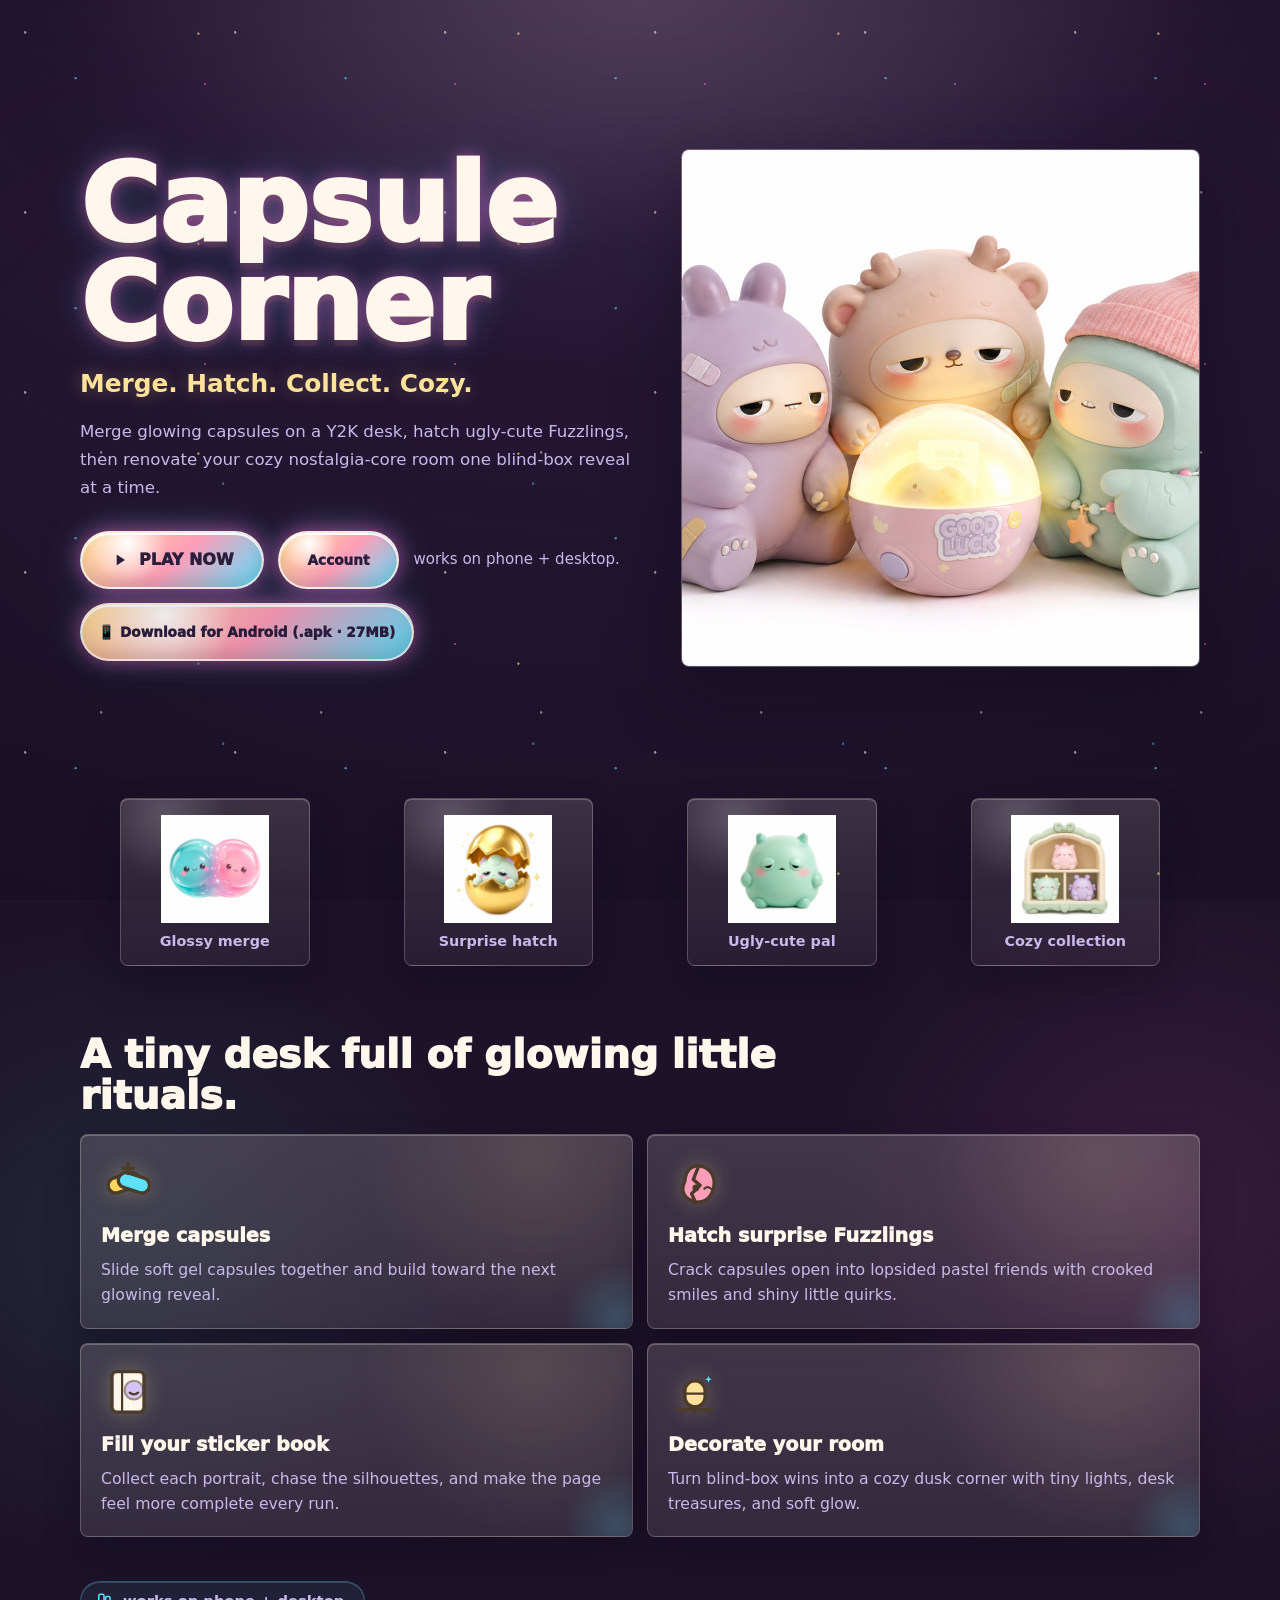
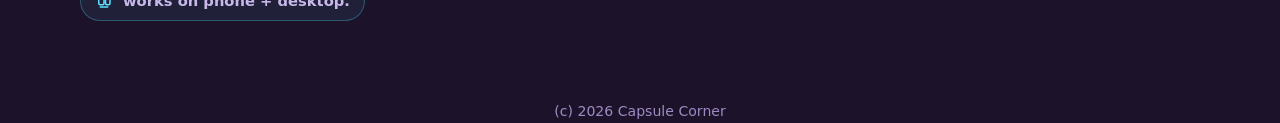
==== commit 9231b592: "UI art: dispenser machine sprite, SVG tab icons, real landing cards" ====
--- a/index.html
+++ b/index.html
@@ -253,7 +253,7 @@
         0 16px 34px rgba(12, 8, 22, 0.28);
     }
 
-    .toy-card svg {
+    .toy-card img {
       width: 100%;
       height: 108px;
       object-fit: contain;
@@ -261,15 +261,15 @@
       animation: floaty-small 6s ease-in-out infinite;
     }
 
-    .toy-card:nth-child(2) svg {
+    .toy-card:nth-child(2) img {
       animation-delay: -1.3s;
     }
 
-    .toy-card:nth-child(3) svg {
+    .toy-card:nth-child(3) img {
       animation-delay: -2.1s;
     }
 
-    .toy-card:nth-child(4) svg {
+    .toy-card:nth-child(4) img {
       animation-delay: -3s;
     }
 
@@ -523,7 +523,7 @@
         padding: 12px;
       }
 
-      .toy-card svg {
+      .toy-card img {
         height: 92px;
       }
     }
@@ -584,80 +584,22 @@
 
     <section class="toy-row" aria-label="Capsule Corner collectibles">
       <figure class="toy-card">
-        <svg viewBox="0 0 150 110" role="img" aria-label="Two glossy capsules merging">
-          <defs>
-            <linearGradient id="cardCapsuleOne" x1="0" y1="0" x2="1" y2="1">
-              <stop offset="0" stop-color="#fff6ec"></stop>
-              <stop offset="0.5" stop-color="#ffd75c"></stop>
-              <stop offset="1" stop-color="#ff5cc8"></stop>
-            </linearGradient>
-            <linearGradient id="cardCapsuleTwo" x1="0" y1="0" x2="1" y2="1">
-              <stop offset="0" stop-color="#5ce1ff"></stop>
-              <stop offset="1" stop-color="#b79cff"></stop>
-            </linearGradient>
-          </defs>
-          <ellipse cx="74" cy="92" rx="52" ry="9" fill="#120b20" opacity="0.23"></ellipse>
-          <rect x="18" y="37" width="74" height="34" rx="17" fill="url(#cardCapsuleOne)" class="outline" transform="rotate(-18 55 54)"></rect>
-          <rect x="60" y="34" width="74" height="34" rx="17" fill="url(#cardCapsuleTwo)" class="outline" transform="rotate(18 97 51)"></rect>
-          <path d="M75 24 v16 M67 32 h16" class="outline"></path>
-        </svg>
+        <img src="./art/cards/glossy-merge.webp" alt="Two glossy capsules merging">
         <figcaption>Glossy merge</figcaption>
       </figure>
 
       <figure class="toy-card">
-        <svg viewBox="0 0 150 110" role="img" aria-label="Cracked hatch capsule with Fuzzling peeking out">
-          <defs>
-            <linearGradient id="hatchShell" x1="0" y1="0" x2="1" y2="1">
-              <stop offset="0" stop-color="#ffe29a"></stop>
-              <stop offset="1" stop-color="#ff9db8"></stop>
-            </linearGradient>
-          </defs>
-          <ellipse cx="75" cy="94" rx="46" ry="9" fill="#120b20" opacity="0.23"></ellipse>
-          <path d="M44 47 C45 24 62 14 78 16 C101 19 113 38 109 61 C106 82 91 91 72 89 C53 87 42 70 44 47 Z" fill="url(#hatchShell)" class="outline"></path>
-          <path d="M73 16 l-8 25 l12 8 l-15 16 l11 24" fill="none" class="outline"></path>
-          <path d="M76 43 C89 42 98 51 98 65 C98 78 88 86 74 86 C61 86 53 77 53 66 C53 53 62 44 76 43 Z" fill="#b7f5d8" class="thin-outline"></path>
-          <circle cx="69" cy="64" r="4" fill="#4a3b2a"></circle>
-          <path d="M82 65 q5 -4 10 0" fill="none" class="thin-outline"></path>
-          <ellipse cx="63" cy="74" rx="5" ry="3" fill="#ff9db8" opacity="0.7"></ellipse>
-        </svg>
+        <img src="./art/cards/surprise-hatch.webp" alt="Cracked hatch capsule with Fuzzling peeking out">
         <figcaption>Surprise hatch</figcaption>
       </figure>
 
       <figure class="toy-card">
-        <svg viewBox="0 0 150 110" role="img" aria-label="Lopsided pastel Fuzzling">
-          <defs>
-            <linearGradient id="blobFriend" x1="0" y1="0" x2="0.4" y2="1">
-              <stop offset="0" stop-color="#7ee8fa"></stop>
-              <stop offset="1" stop-color="#5fe6d0"></stop>
-            </linearGradient>
-          </defs>
-          <ellipse cx="75" cy="95" rx="42" ry="8" fill="#120b20" opacity="0.22"></ellipse>
-          <path d="M51 34 l-7 -18 l18 12z" fill="#7ee8fa" class="outline"></path>
-          <path d="M97 34 l11 -15 l-5 22z" fill="#7ee8fa" class="outline"></path>
-          <path d="M73 24 C94 22 111 38 111 60 C111 83 94 94 73 94 C51 94 38 82 39 61 C40 41 53 26 73 24 Z" fill="url(#blobFriend)" class="outline"></path>
-          <ellipse cx="61" cy="45" rx="12" ry="8" fill="#fff6ec" opacity="0.3"></ellipse>
-          <circle cx="63" cy="61" r="5" fill="#4a3b2a"></circle>
-          <circle cx="88" cy="64" r="7" fill="#fff6ec" class="thin-outline"></circle>
-          <circle cx="87" cy="65" r="3" fill="#4a3b2a"></circle>
-          <path d="M66 78 q8 6 17 -1" fill="none" class="outline"></path>
-          <ellipse cx="52" cy="73" rx="6" ry="4" fill="#ff9db8" opacity="0.72"></ellipse>
-          <ellipse cx="98" cy="75" rx="6" ry="4" fill="#ff9db8" opacity="0.72"></ellipse>
-        </svg>
+        <img src="./art/cards/ugly-cute-pal.webp" alt="Lopsided pastel Fuzzling">
         <figcaption>Ugly-cute pal</figcaption>
       </figure>
 
       <figure class="toy-card">
-        <svg viewBox="0 0 150 110" role="img" aria-label="Cozy sticker book and room decor">
-          <rect x="26" y="22" width="70" height="66" rx="8" fill="#fff6ec" class="outline"></rect>
-          <path d="M42 22 v66" class="thin-outline" opacity="0.45"></path>
-          <circle cx="69" cy="56" r="22" fill="#ff9db8" opacity="0.38"></circle>
-          <path d="M59 47 C72 43 83 50 83 63 C83 76 72 81 61 78 C50 75 46 65 50 56 C52 51 55 48 59 47 Z" fill="#ffd75c" class="thin-outline"></path>
-          <circle cx="61" cy="62" r="3.4" fill="#4a3b2a"></circle>
-          <path d="M73 63 q4 -3 8 1" fill="none" class="thin-outline"></path>
-          <path d="M108 43 h14 v43 h-14z" fill="#b79cff" class="outline"></path>
-          <path d="M102 86 h26" class="outline"></path>
-          <path d="M115 27 q0 6 6 6 q-6 0 -6 6 q0 -6 -6 -6 q6 0 6 -6z" fill="#5ce1ff"></path>
-        </svg>
+        <img src="./art/cards/cozy-collection.webp" alt="Cozy sticker book and room decor">
         <figcaption>Cozy collection</figcaption>
       </figure>
     </section>
